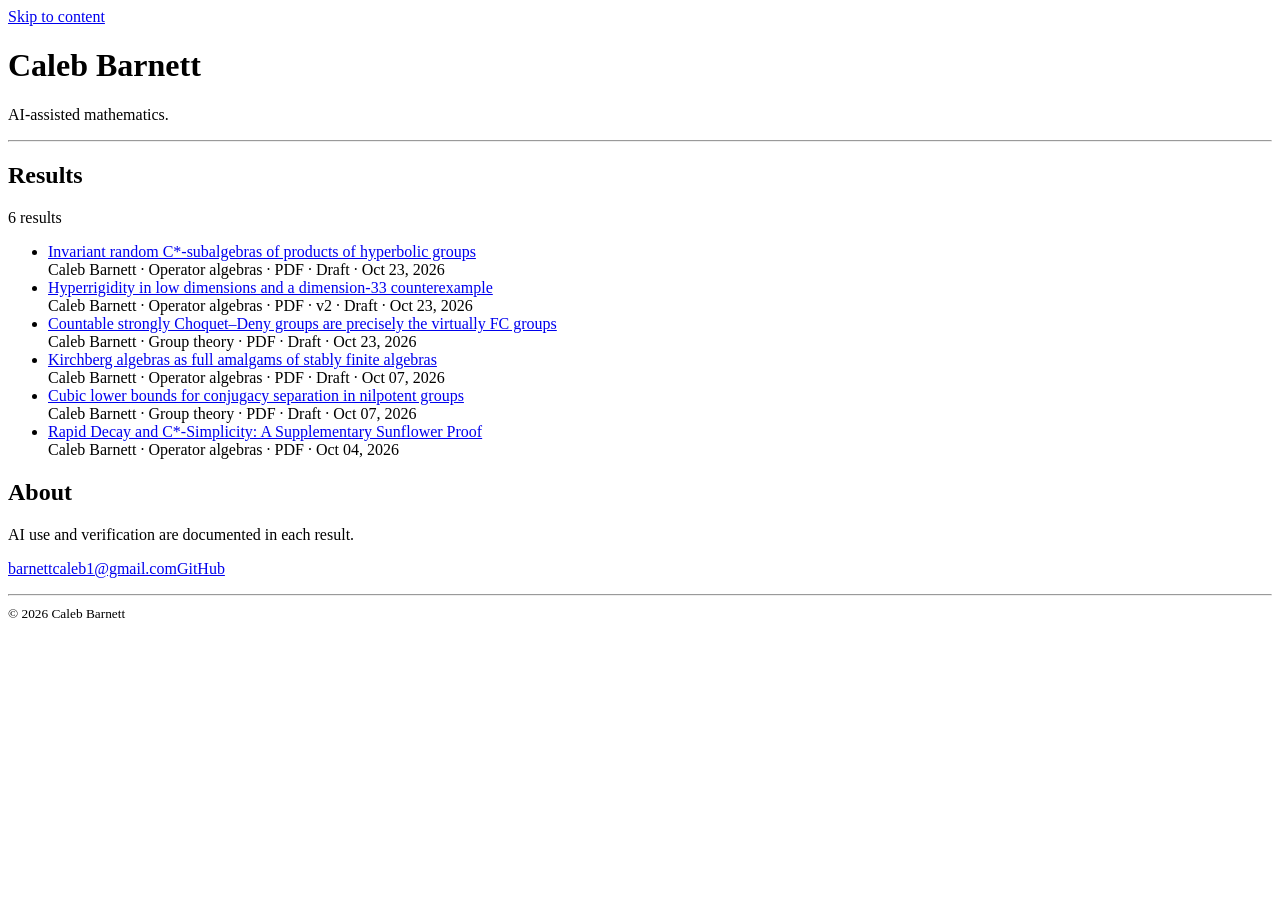
==== index.html @ c7577060 "State the classification in the Choquet-Deny note title" ====
<!doctype html>
<html lang="en">
<head>
  <meta charset="utf-8">
  <meta name="viewport" content="width=device-width, initial-scale=1">
  <meta name="description" content="AI-assisted mathematical research by Caleb Barnett.">
  <title>Caleb Barnett — Mathematics</title>
  <link rel="stylesheet" href="assets/css/style.css">
  <script defer src="assets/js/shared.js?v=20261023-v2"></script>
  <script defer src="assets/js/app.js?v=20261023-v2"></script>
</head>
<body>
  <a class="skip-link" href="#main">Skip to content</a>
  <header>
    <h1 data-site-name>Caleb Barnett</h1>
    <p data-site-intro>AI-assisted mathematics.</p>
  </header>
  <hr>
  <main id="main">
    <section id="notes" aria-labelledby="notes-title">
      <h2 id="notes-title">Results</h2>
      <span class="sr-only" id="result-count" aria-live="polite"></span>
      <p id="results-load-state" role="status" hidden></p>
      <ul id="results-list" aria-busy="false">
        <li class="result-entry">
          <a class="result-link" href="content/papers/invariant-random-c-star-subalgebras-hyperbolic-products-draft.pdf">Invariant random C*-subalgebras of products of hyperbolic groups</a>
          <div class="result-metadata">Caleb Barnett · Operator algebras · PDF · <span class="status-badge status-draft" title="A research draft; independent mathematical verification is pending. See the paper for verification scope and limitations.">Draft</span> · <time datetime="2026-10-23">Oct 23, 2026</time></div>
        </li>
        <li class="result-entry">
          <a class="result-link" href="content/papers/strongly-choquet-deny-groups-fc-center-draft.pdf">Countable strongly Choquet–Deny groups are precisely the virtually FC groups</a>
          <div class="result-metadata">Caleb Barnett · Group theory · PDF · <span class="status-badge status-draft" title="A research draft; independent mathematical verification is pending. See the paper for verification scope and limitations.">Draft</span> · <time datetime="2026-10-23">Oct 23, 2026</time></div>
        </li>
        <li class="result-entry">
          <a class="result-link" href="content/papers/hyperrigidity-low-dimensions-dimension-33-counterexample-draft.pdf">Hyperrigidity in low dimensions and a dimension-33 counterexample</a>
          <div class="result-metadata">Caleb Barnett · Operator algebras · PDF · v2 · <span class="status-badge status-draft" title="A research draft; independent mathematical verification is pending. See the paper for verification scope and limitations.">Draft</span> · <time datetime="2026-10-23">Oct 23, 2026</time></div>
        </li>
        <li class="result-entry">
          <a class="result-link" href="content/papers/kirchberg-algebras-full-amalgams-stably-finite-draft.pdf">Kirchberg algebras as full amalgams of stably finite algebras</a>
          <div class="result-metadata">Caleb Barnett · Operator algebras · PDF · <span class="status-badge status-draft" title="A research draft; independent mathematical verification is pending. See the paper for verification scope and limitations.">Draft</span> · <time datetime="2026-10-07">Oct 07, 2026</time></div>
        </li>
        <li class="result-entry">
          <a class="result-link" href="content/papers/cubic-lower-bounds-conjugacy-separation-nilpotent-groups-draft.pdf">Cubic lower bounds for conjugacy separation in nilpotent groups</a>
          <div class="result-metadata">Caleb Barnett · Group theory · PDF · <span class="status-badge status-draft" title="A research draft; independent mathematical verification is pending. See the paper for verification scope and limitations.">Draft</span> · <time datetime="2026-10-07">Oct 07, 2026</time></div>
        </li>
        <li class="result-entry">
          <a class="result-link" href="content/papers/rapid-decay-c-star-simplicity-sunflower-proof.pdf">Rapid Decay and C*-Simplicity: A Supplementary Sunflower Proof</a>
          <div class="result-metadata">Caleb Barnett · Operator algebras · PDF · <time datetime="2026-10-04">Oct 04, 2026</time></div>
        </li>
      </ul>
      <p id="empty-state" hidden>No matching results.</p>
    </section>
    <section id="about" aria-labelledby="about-title">
      <h2 id="about-title">About</h2>
      <p data-site-about>AI use and verification are documented in each result.</p>
      <p class="contact-links"><a data-email-link href="mailto:barnettcaleb1@gmail.com">barnettcaleb1@gmail.com</a><a data-repository-link href="#" hidden>GitHub</a></p>
    </section>
  </main>
  <hr>
  <footer><small>© <span id="current-year">2026</span> <span data-author>Caleb Barnett</span></small></footer>
</body>
</html>
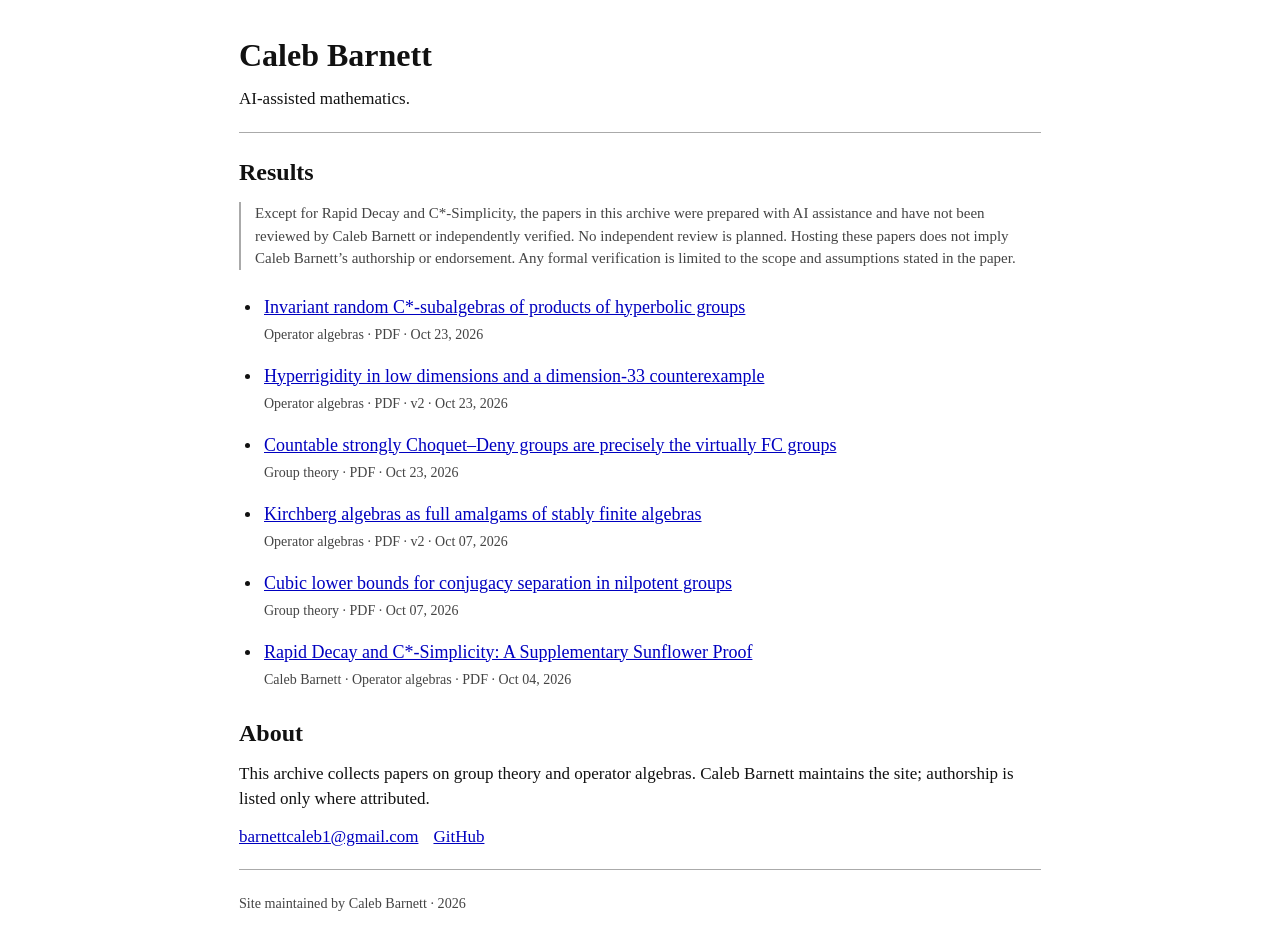
==== commit e4357c4d: "Unify paper formatting and centralize archive review notice" ====
--- a/index.html
+++ b/index.html
@@ -3,11 +3,11 @@
 <head>
   <meta charset="utf-8">
   <meta name="viewport" content="width=device-width, initial-scale=1">
-  <meta name="description" content="AI-assisted mathematical research by Caleb Barnett.">
+  <meta name="description" content="AI-assisted mathematics archive maintained by Caleb Barnett.">
   <title>Caleb Barnett — Mathematics</title>
   <link rel="stylesheet" href="assets/css/style.css">
-  <script defer src="assets/js/shared.js?v=20261023-v2"></script>
-  <script defer src="assets/js/app.js?v=20261023-v2"></script>
+  <script defer src="assets/js/shared.js?v=20261102"></script>
+  <script defer src="assets/js/app.js?v=20261102"></script>
 </head>
 <body>
   <a class="skip-link" href="#main">Skip to content</a>
@@ -19,28 +19,29 @@
   <main id="main">
     <section id="notes" aria-labelledby="notes-title">
       <h2 id="notes-title">Results</h2>
+      <aside class="archive-notice" aria-label="Archive review and authorship notice"><p data-site-notice>Except for Rapid Decay and C*-Simplicity, the papers in this archive were prepared with AI assistance and have not been reviewed by Caleb Barnett or independently verified. No independent review is planned. Hosting these papers does not imply Caleb Barnett’s authorship or endorsement. Any formal verification is limited to the scope and assumptions stated in the paper.</p></aside>
       <span class="sr-only" id="result-count" aria-live="polite"></span>
       <p id="results-load-state" role="status" hidden></p>
       <ul id="results-list" aria-busy="false">
         <li class="result-entry">
           <a class="result-link" href="content/papers/invariant-random-c-star-subalgebras-hyperbolic-products-draft.pdf">Invariant random C*-subalgebras of products of hyperbolic groups</a>
-          <div class="result-metadata">Caleb Barnett · Operator algebras · PDF · <span class="status-badge status-draft" title="A research draft; independent mathematical verification is pending. See the paper for verification scope and limitations.">Draft</span> · <time datetime="2026-10-23">Oct 23, 2026</time></div>
+          <div class="result-metadata">Operator algebras · PDF · <time datetime="2026-10-23">Oct 23, 2026</time></div>
         </li>
         <li class="result-entry">
           <a class="result-link" href="content/papers/strongly-choquet-deny-groups-fc-center-draft.pdf">Countable strongly Choquet–Deny groups are precisely the virtually FC groups</a>
-          <div class="result-metadata">Caleb Barnett · Group theory · PDF · <span class="status-badge status-draft" title="A research draft; independent mathematical verification is pending. See the paper for verification scope and limitations.">Draft</span> · <time datetime="2026-10-23">Oct 23, 2026</time></div>
+          <div class="result-metadata">Group theory · PDF · <time datetime="2026-10-23">Oct 23, 2026</time></div>
         </li>
         <li class="result-entry">
           <a class="result-link" href="content/papers/hyperrigidity-low-dimensions-dimension-33-counterexample-draft.pdf">Hyperrigidity in low dimensions and a dimension-33 counterexample</a>
-          <div class="result-metadata">Caleb Barnett · Operator algebras · PDF · v2 · <span class="status-badge status-draft" title="A research draft; independent mathematical verification is pending. See the paper for verification scope and limitations.">Draft</span> · <time datetime="2026-10-23">Oct 23, 2026</time></div>
+          <div class="result-metadata">Operator algebras · PDF · v2 · <time datetime="2026-10-23">Oct 23, 2026</time></div>
         </li>
         <li class="result-entry">
           <a class="result-link" href="content/papers/kirchberg-algebras-full-amalgams-stably-finite-draft.pdf">Kirchberg algebras as full amalgams of stably finite algebras</a>
-          <div class="result-metadata">Caleb Barnett · Operator algebras · PDF · <span class="status-badge status-draft" title="A research draft; independent mathematical verification is pending. See the paper for verification scope and limitations.">Draft</span> · <time datetime="2026-10-07">Oct 07, 2026</time></div>
+          <div class="result-metadata">Operator algebras · PDF · v2 · <time datetime="2026-10-07">Oct 07, 2026</time></div>
         </li>
         <li class="result-entry">
           <a class="result-link" href="content/papers/cubic-lower-bounds-conjugacy-separation-nilpotent-groups-draft.pdf">Cubic lower bounds for conjugacy separation in nilpotent groups</a>
-          <div class="result-metadata">Caleb Barnett · Group theory · PDF · <span class="status-badge status-draft" title="A research draft; independent mathematical verification is pending. See the paper for verification scope and limitations.">Draft</span> · <time datetime="2026-10-07">Oct 07, 2026</time></div>
+          <div class="result-metadata">Group theory · PDF · <time datetime="2026-10-07">Oct 07, 2026</time></div>
         </li>
         <li class="result-entry">
           <a class="result-link" href="content/papers/rapid-decay-c-star-simplicity-sunflower-proof.pdf">Rapid Decay and C*-Simplicity: A Supplementary Sunflower Proof</a>
@@ -51,11 +52,11 @@
     </section>
     <section id="about" aria-labelledby="about-title">
       <h2 id="about-title">About</h2>
-      <p data-site-about>AI use and verification are documented in each result.</p>
+      <p data-site-about>This archive collects papers on group theory and operator algebras. Caleb Barnett maintains the site; authorship is listed only where attributed.</p>
       <p class="contact-links"><a data-email-link href="mailto:barnettcaleb1@gmail.com">barnettcaleb1@gmail.com</a><a data-repository-link href="#" hidden>GitHub</a></p>
     </section>
   </main>
   <hr>
-  <footer><small>© <span id="current-year">2026</span> <span data-author>Caleb Barnett</span></small></footer>
+  <footer><small>Site maintained by <span data-author>Caleb Barnett</span> · <span id="current-year">2026</span></small></footer>
 </body>
 </html>
--- a/assets/css/style.css
+++ b/assets/css/style.css
@@ -0,0 +1,57 @@
+/* Plain research page. Keep the native HTML appearance. */
+:root { color-scheme: light; }
+* { box-sizing: border-box; }
+body { max-width: 850px; margin: 36px auto; padding: 0 24px; background: white; color: #111; font: 17px/1.5 'Times New Roman', Times, serif; }
+a { color: #0000c0; }
+a:visited { color: #551a8b; }
+h1 { font-size: 32px; line-height: 1.2; margin: 0 0 12px; }
+h2 { font-size: 24px; line-height: 1.3; margin: 24px 0 12px; }
+h3 { font-size: 20px; }
+p { margin: 12px 0; }
+header > p { margin: 8px 0 20px; }
+hr { border: 0; border-top: 1px solid #aaa; margin: 20px 0; }
+[hidden] { display: none !important; }
+:focus-visible { outline: 2px solid #0000c0; outline-offset: 3px; }
+.sr-only, .skip-link:not(:focus) { position: absolute; width: 1px; height: 1px; overflow: hidden; clip: rect(0,0,0,0); white-space: nowrap; }
+.skip-link:focus { display: block; margin-bottom: 15px; }
+.archive-notice { margin: 14px 0 24px; padding: 0 0 0 14px; border-left: 2px solid #aaa; font-size: 15px; color: #444; }
+.archive-notice p { margin: 0; }
+.example-notice { font-size: 15px; color: #444; }
+.search { margin: 16px 0 20px; font-size: 15px; }
+.search input { width: 220px; max-width: 70vw; font-size: 14px; padding: 3px 5px; }
+.search button { font-size: 14px; margin-left: 5px; }
+#results-list { padding-left: 23px; margin: 0 0 28px; }
+.result-entry { padding-left: 2px; margin: 0 0 18px; }
+.result-link { font-size: 18px; }
+.result-metadata { margin-top: 3px; font-size: 14px; color: #444; }
+.result-example { font-style: italic; }
+.contact-links:has(> a[hidden]:only-child), .contact-links:has(> a[hidden]:first-child + a[hidden]:last-child) { display: none; }
+.contact-links a { margin-right: 15px; }
+footer { color: #444; }
+footer a { margin-left: 12px; }
+.reader-header { font-size: 16px; }
+.article-header { margin: 30px 0 20px; }
+.byline { font-size: 15px; margin: 8px 0; }
+.article-meta { display: flex; flex-wrap: wrap; gap: 6px 14px; font-size: 14px; color: #444; }
+.example-badge { font-style: italic; }
+.contents { margin: 22px 0; font-size: 15px; }
+.contents summary { cursor: pointer; }
+#article-toc { display: flex; flex-direction: column; gap: 3px; margin: 8px 0 0 20px; }
+.toc-link-subsection { margin-left: 16px; }
+.article-body h2, .article-body h3 { margin-top: 30px; }
+.article-body p { margin: 15px 0; }
+.article-body blockquote { margin: 20px 0; padding: 0 0 0 18px; border-left: 2px solid #aaa; color: #444; font-size: 15px; }
+.article-body pre { font: 13px/1.5 monospace; background: #f4f4f4; padding: 14px; overflow-x: auto; }
+.article-body :not(pre) > code { font-size: 14px; overflow-wrap: anywhere; }
+.article-body img { max-width: 100%; height: auto; }
+.article-body table { display: block; overflow-x: auto; border-collapse: collapse; }
+.article-body td, .article-body th { border: 1px solid #aaa; padding: 7px 12px; text-align: left; }
+.katex-display { overflow-x: auto; overflow-y: hidden; padding: 6px 2px; }
+.article-body .katex { font-size: 1.06em; }
+.attachments { display: flex; flex-wrap: wrap; gap: 8px 18px; font-size: 14px; margin: 30px 0 20px; }
+.article-neighbors { display: flex; justify-content: space-between; gap: 25px; margin: 24px 0; font-size: 15px; }
+.neighbor-link { flex: 1; }
+.neighbor-link:last-child { text-align: right; }
+.neighbor-label { display: block; color: #444; font-size: 13px; }
+@media (max-width: 520px) { body { margin: 24px auto; padding: 0 16px; font-size: 16px; } h1 { font-size: 29px; } .result-link { font-size: 17px; } .article-neighbors { display: block; } .neighbor-link { display: block; margin-bottom: 14px; } .neighbor-link:last-child { text-align: left; } }
+@media print { body { max-width: none; margin: 0; padding: 0; font-size: 11pt; } .skip-link, .search, .contents, .attachments, .article-neighbors { display: none; } a, a:visited { color: #111; } .katex-display { overflow: visible; } pre, blockquote { break-inside: avoid; } h2, h3 { break-after: avoid; } }
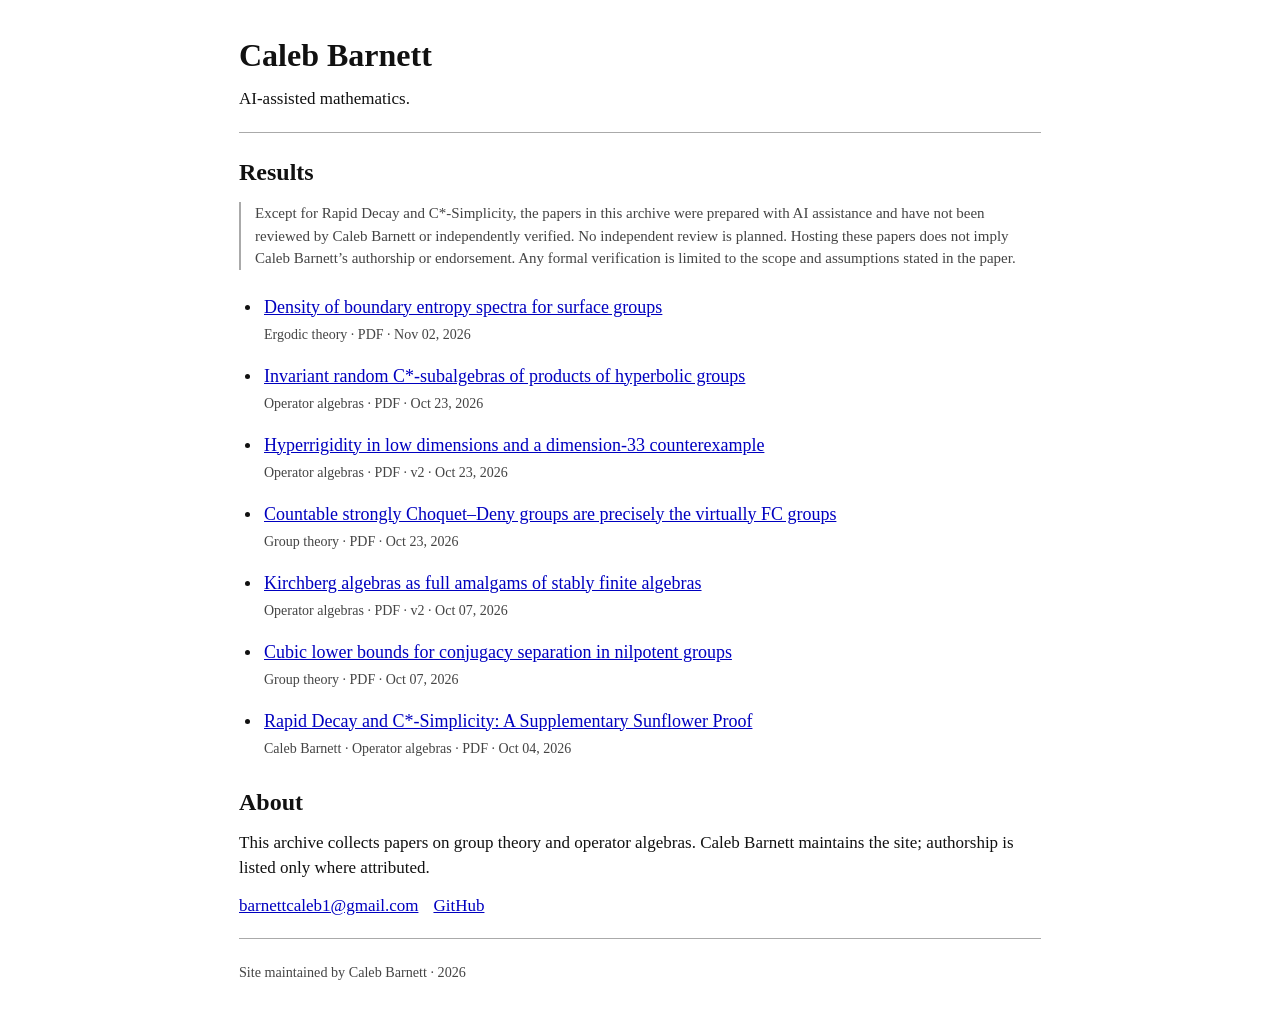
==== commit c4644165: "Publish surface-group boundary entropy paper in the unified archive format" ====
--- a/index.html
+++ b/index.html
@@ -23,6 +23,10 @@
       <span class="sr-only" id="result-count" aria-live="polite"></span>
       <p id="results-load-state" role="status" hidden></p>
       <ul id="results-list" aria-busy="false">
+        <li class="result-entry">
+          <a class="result-link" href="content/papers/density-boundary-entropy-spectra-surface-groups-draft.pdf">Density of boundary entropy spectra for surface groups</a>
+          <div class="result-metadata">Ergodic theory · PDF · <time datetime="2026-11-02">Nov 02, 2026</time></div>
+        </li>
         <li class="result-entry">
           <a class="result-link" href="content/papers/invariant-random-c-star-subalgebras-hyperbolic-products-draft.pdf">Invariant random C*-subalgebras of products of hyperbolic groups</a>
           <div class="result-metadata">Operator algebras · PDF · <time datetime="2026-10-23">Oct 23, 2026</time></div>
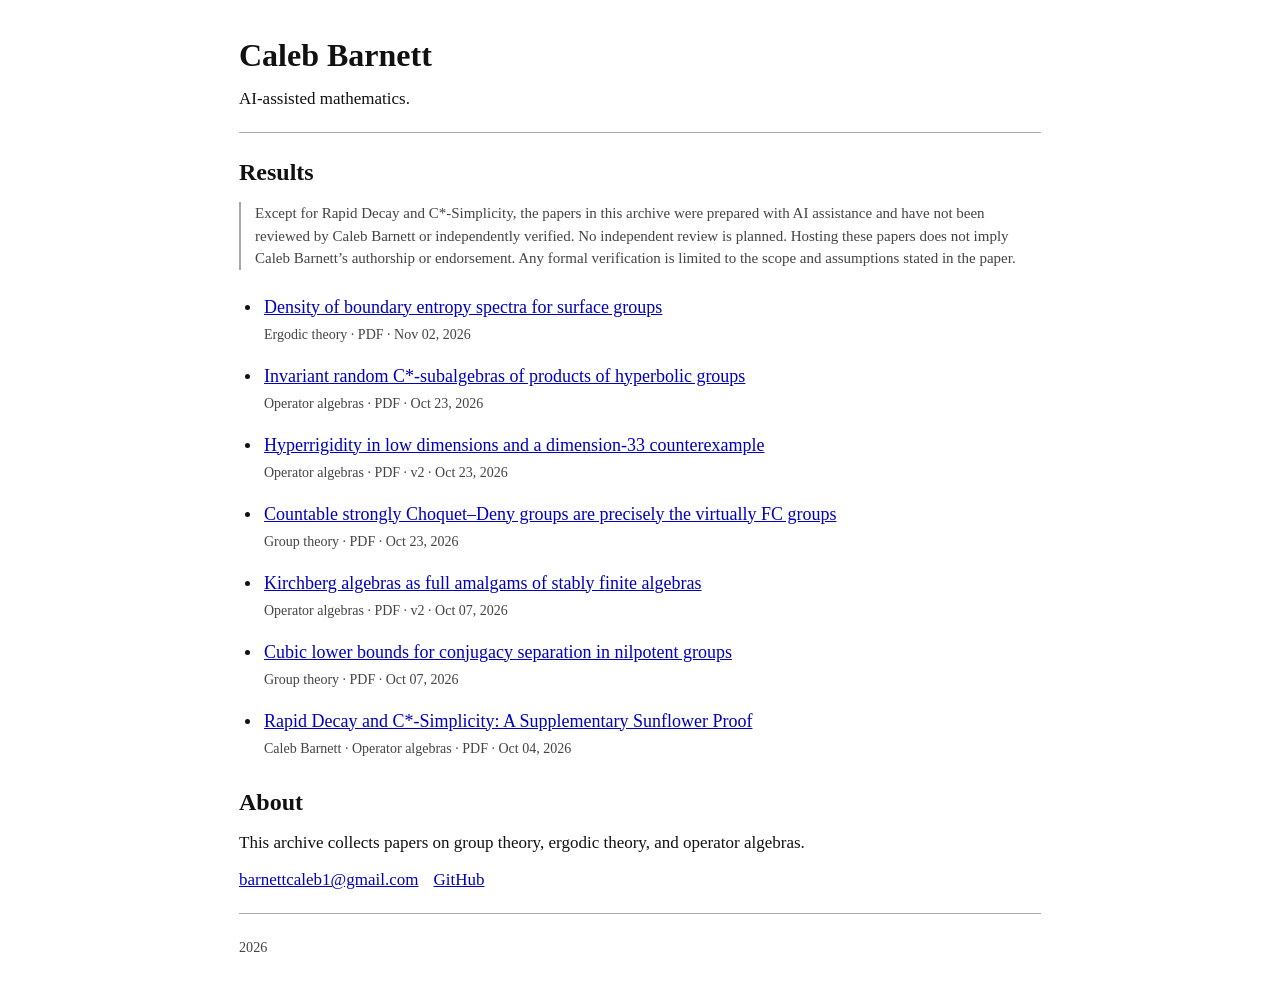
==== commit 47f619ea: "Update archive topics and remove maintenance wording" ====
--- a/index.html
+++ b/index.html
@@ -3,7 +3,7 @@
 <head>
   <meta charset="utf-8">
   <meta name="viewport" content="width=device-width, initial-scale=1">
-  <meta name="description" content="AI-assisted mathematics archive maintained by Caleb Barnett.">
+  <meta name="description" content="AI-assisted mathematics archive covering group theory, ergodic theory, and operator algebras.">
   <title>Caleb Barnett — Mathematics</title>
   <link rel="stylesheet" href="assets/css/style.css">
   <script defer src="assets/js/shared.js?v=20261102"></script>
@@ -56,11 +56,11 @@
     </section>
     <section id="about" aria-labelledby="about-title">
       <h2 id="about-title">About</h2>
-      <p data-site-about>This archive collects papers on group theory and operator algebras. Caleb Barnett maintains the site; authorship is listed only where attributed.</p>
+      <p data-site-about>This archive collects papers on group theory, ergodic theory, and operator algebras.</p>
       <p class="contact-links"><a data-email-link href="mailto:barnettcaleb1@gmail.com">barnettcaleb1@gmail.com</a><a data-repository-link href="#" hidden>GitHub</a></p>
     </section>
   </main>
   <hr>
-  <footer><small>Site maintained by <span data-author>Caleb Barnett</span> · <span id="current-year">2026</span></small></footer>
+  <footer><small><span id="current-year">2026</span></small></footer>
 </body>
 </html>
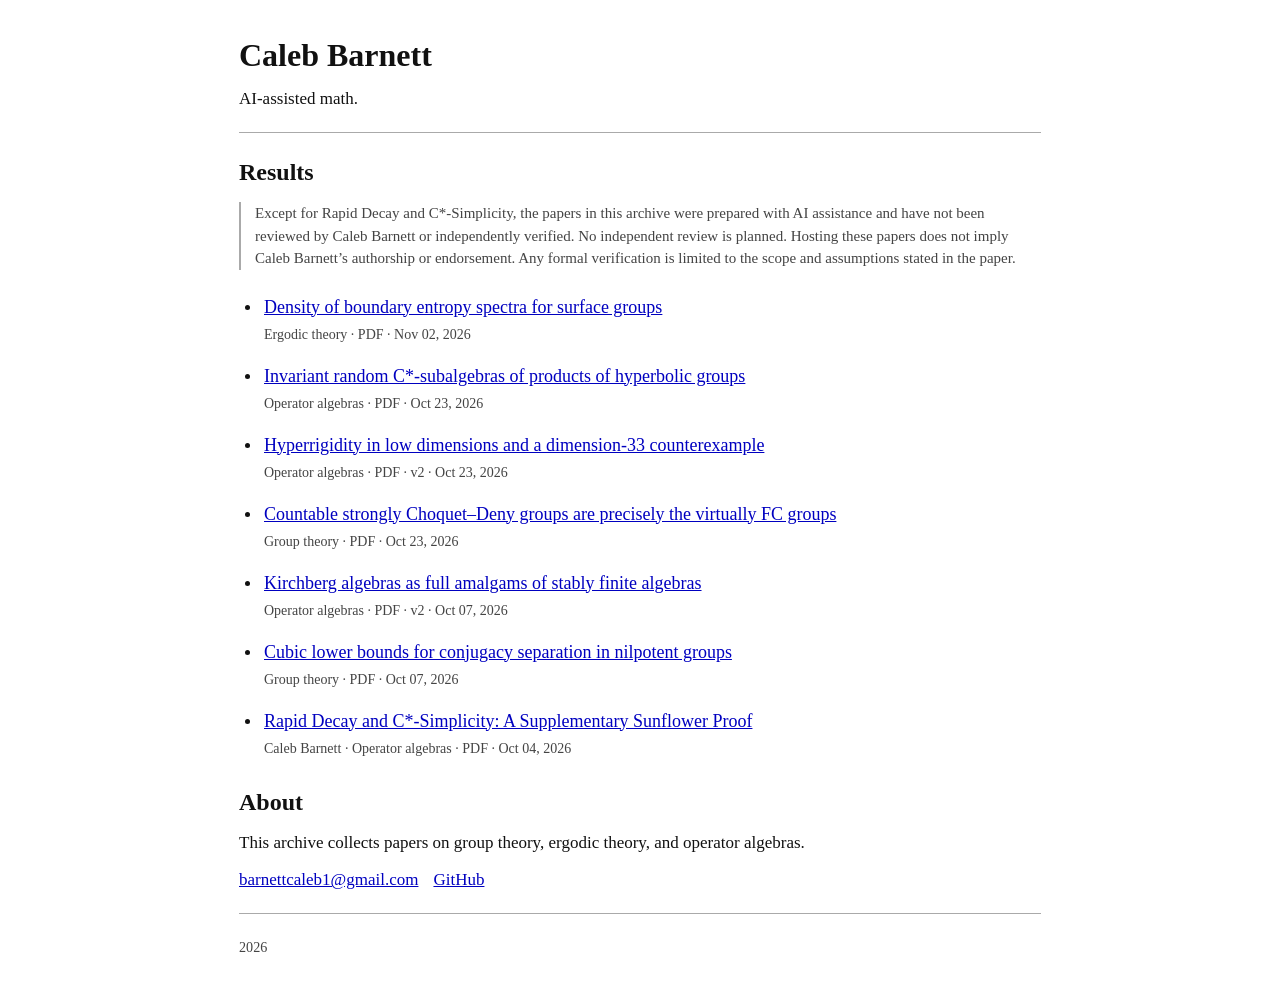
==== commit 2bcf35ac: "Shorten tagline to AI-assisted math" ====
--- a/index.html
+++ b/index.html
@@ -13,7 +13,7 @@
   <a class="skip-link" href="#main">Skip to content</a>
   <header>
     <h1 data-site-name>Caleb Barnett</h1>
-    <p data-site-intro>AI-assisted mathematics.</p>
+    <p data-site-intro>AI-assisted math.</p>
   </header>
   <hr>
   <main id="main">
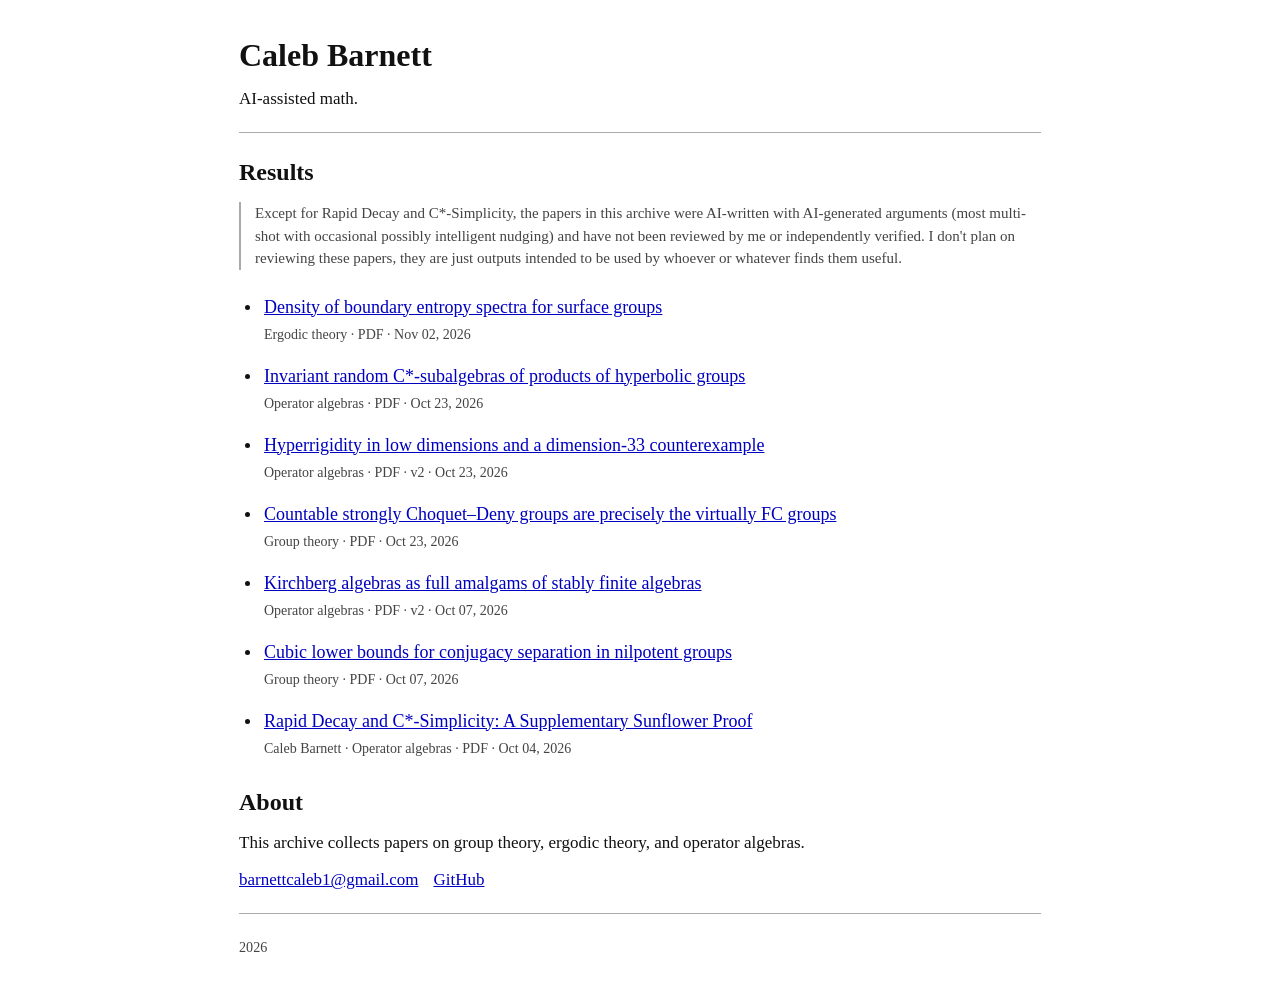
==== commit 50c9d632: "Update archive notice with requested AI authorship wording" ====
--- a/index.html
+++ b/index.html
@@ -19,7 +19,7 @@
   <main id="main">
     <section id="notes" aria-labelledby="notes-title">
       <h2 id="notes-title">Results</h2>
-      <aside class="archive-notice" aria-label="Archive review and authorship notice"><p data-site-notice>Except for Rapid Decay and C*-Simplicity, the papers in this archive were prepared with AI assistance and have not been reviewed by Caleb Barnett or independently verified. No independent review is planned. Hosting these papers does not imply Caleb Barnett’s authorship or endorsement. Any formal verification is limited to the scope and assumptions stated in the paper.</p></aside>
+      <aside class="archive-notice" aria-label="Archive review and authorship notice"><p data-site-notice>Except for Rapid Decay and C*-Simplicity, the papers in this archive were AI-written with AI-generated arguments (most multi-shot with occasional possibly intelligent nudging) and have not been reviewed by me or independently verified. I don't plan on reviewing these papers, they are just outputs intended to be used by whoever or whatever finds them useful.</p></aside>
       <span class="sr-only" id="result-count" aria-live="polite"></span>
       <p id="results-load-state" role="status" hidden></p>
       <ul id="results-list" aria-busy="false">
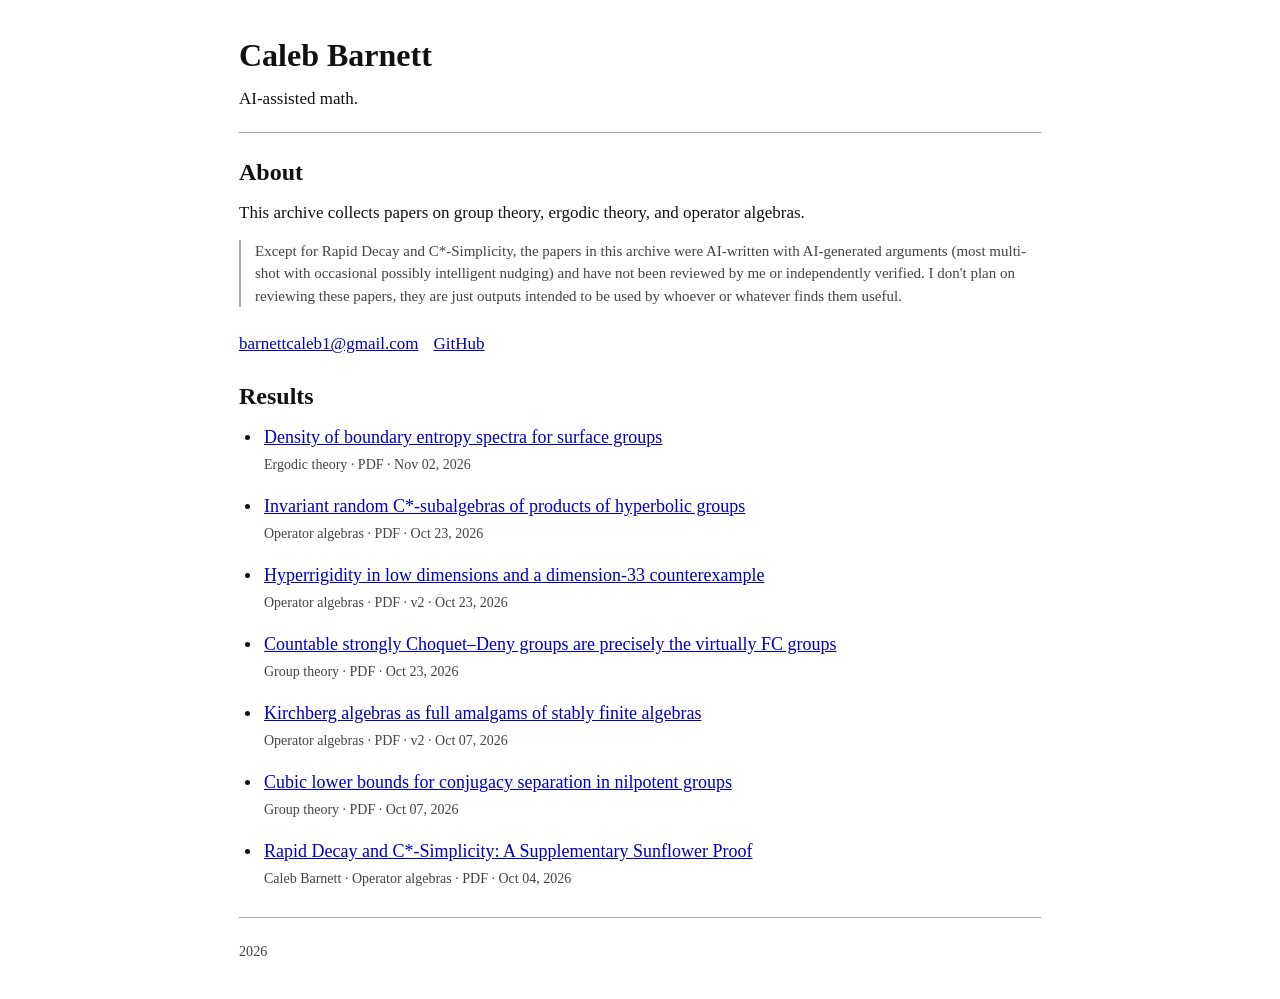
==== commit 54252ef7: "Move About and archive notice above Results" ====
--- a/index.html
+++ b/index.html
@@ -17,9 +17,14 @@
   </header>
   <hr>
   <main id="main">
+    <section id="about" aria-labelledby="about-title">
+      <h2 id="about-title">About</h2>
+      <p data-site-about>This archive collects papers on group theory, ergodic theory, and operator algebras.</p>
+      <aside class="archive-notice" aria-label="Archive review and authorship notice"><p data-site-notice>Except for Rapid Decay and C*-Simplicity, the papers in this archive were AI-written with AI-generated arguments (most multi-shot with occasional possibly intelligent nudging) and have not been reviewed by me or independently verified. I don't plan on reviewing these papers, they are just outputs intended to be used by whoever or whatever finds them useful.</p></aside>
+      <p class="contact-links"><a data-email-link href="mailto:barnettcaleb1@gmail.com">barnettcaleb1@gmail.com</a><a data-repository-link href="#" hidden>GitHub</a></p>
+    </section>
     <section id="notes" aria-labelledby="notes-title">
       <h2 id="notes-title">Results</h2>
-      <aside class="archive-notice" aria-label="Archive review and authorship notice"><p data-site-notice>Except for Rapid Decay and C*-Simplicity, the papers in this archive were AI-written with AI-generated arguments (most multi-shot with occasional possibly intelligent nudging) and have not been reviewed by me or independently verified. I don't plan on reviewing these papers, they are just outputs intended to be used by whoever or whatever finds them useful.</p></aside>
       <span class="sr-only" id="result-count" aria-live="polite"></span>
       <p id="results-load-state" role="status" hidden></p>
       <ul id="results-list" aria-busy="false">
@@ -54,11 +59,6 @@
       </ul>
       <p id="empty-state" hidden>No matching results.</p>
     </section>
-    <section id="about" aria-labelledby="about-title">
-      <h2 id="about-title">About</h2>
-      <p data-site-about>This archive collects papers on group theory, ergodic theory, and operator algebras.</p>
-      <p class="contact-links"><a data-email-link href="mailto:barnettcaleb1@gmail.com">barnettcaleb1@gmail.com</a><a data-repository-link href="#" hidden>GitHub</a></p>
-    </section>
   </main>
   <hr>
   <footer><small><span id="current-year">2026</span></small></footer>
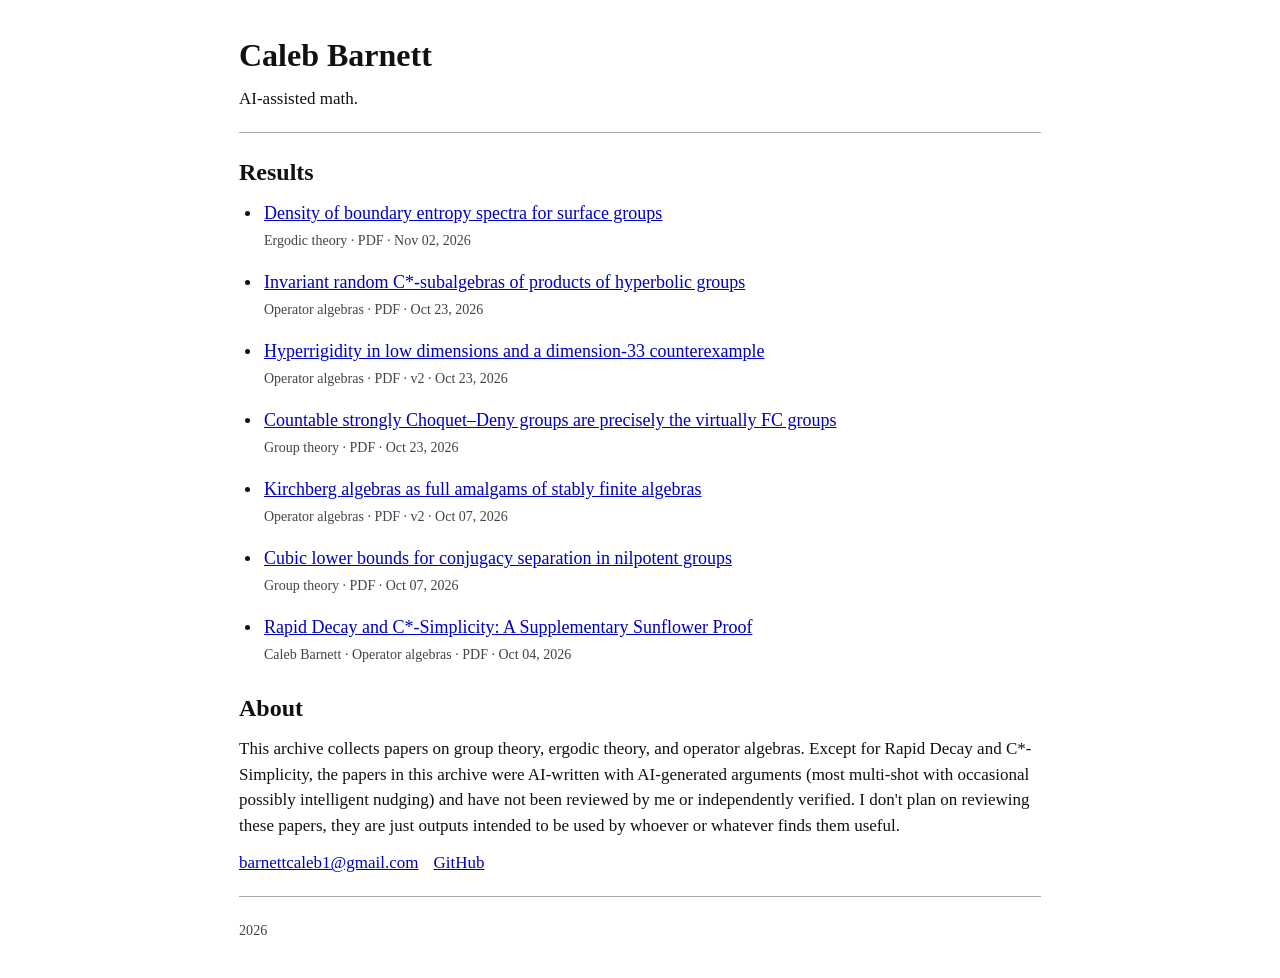
==== commit 3a8c7ee9: "Move About below Results and combine archive description" ====
--- a/index.html
+++ b/index.html
@@ -17,12 +17,6 @@
   </header>
   <hr>
   <main id="main">
-    <section id="about" aria-labelledby="about-title">
-      <h2 id="about-title">About</h2>
-      <p data-site-about>This archive collects papers on group theory, ergodic theory, and operator algebras.</p>
-      <aside class="archive-notice" aria-label="Archive review and authorship notice"><p data-site-notice>Except for Rapid Decay and C*-Simplicity, the papers in this archive were AI-written with AI-generated arguments (most multi-shot with occasional possibly intelligent nudging) and have not been reviewed by me or independently verified. I don't plan on reviewing these papers, they are just outputs intended to be used by whoever or whatever finds them useful.</p></aside>
-      <p class="contact-links"><a data-email-link href="mailto:barnettcaleb1@gmail.com">barnettcaleb1@gmail.com</a><a data-repository-link href="#" hidden>GitHub</a></p>
-    </section>
     <section id="notes" aria-labelledby="notes-title">
       <h2 id="notes-title">Results</h2>
       <span class="sr-only" id="result-count" aria-live="polite"></span>
@@ -59,6 +53,11 @@
       </ul>
       <p id="empty-state" hidden>No matching results.</p>
     </section>
+    <section id="about" aria-labelledby="about-title">
+      <h2 id="about-title">About</h2>
+      <p data-site-about>This archive collects papers on group theory, ergodic theory, and operator algebras. Except for Rapid Decay and C*-Simplicity, the papers in this archive were AI-written with AI-generated arguments (most multi-shot with occasional possibly intelligent nudging) and have not been reviewed by me or independently verified. I don't plan on reviewing these papers, they are just outputs intended to be used by whoever or whatever finds them useful.</p>
+      <p class="contact-links"><a data-email-link href="mailto:barnettcaleb1@gmail.com">barnettcaleb1@gmail.com</a><a data-repository-link href="#" hidden>GitHub</a></p>
+    </section>
   </main>
   <hr>
   <footer><small><span id="current-year">2026</span></small></footer>
